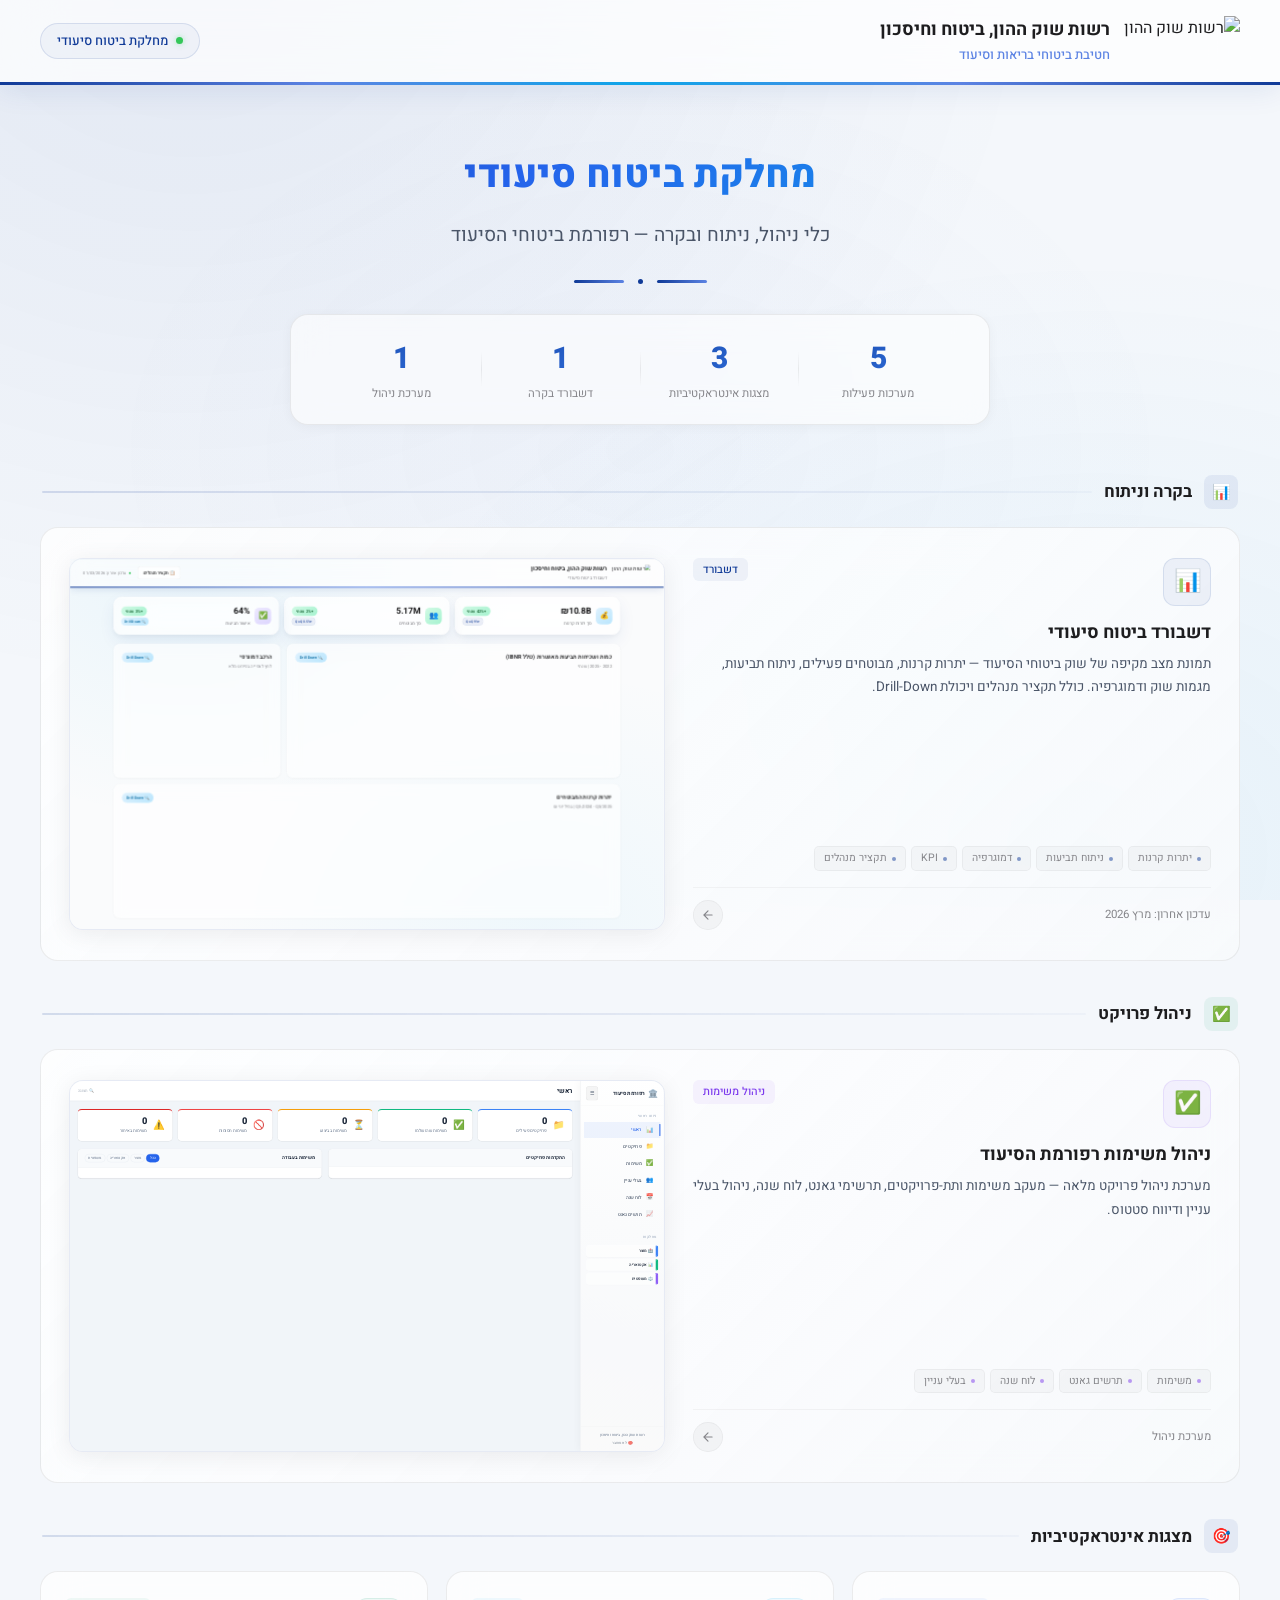
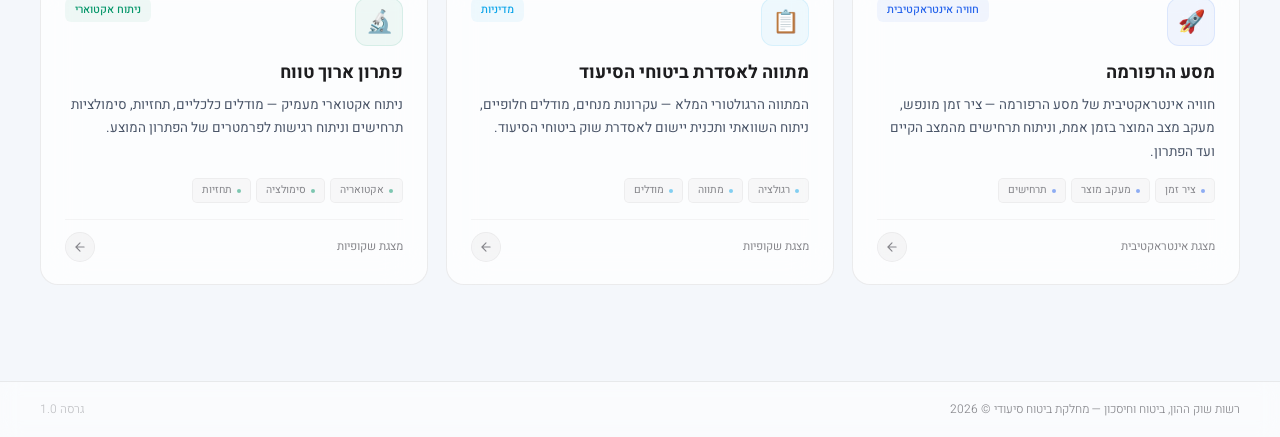
==== index.html @ f62c1f75 "Add files via upload" ====
<!DOCTYPE html>
<html lang="he" dir="rtl">
<head>
    <meta charset="UTF-8">
    <meta name="viewport" content="width=device-width, initial-scale=1.0">
    <title>מחלקת ביטוח סיעודי | רשות שוק ההון, ביטוח וחיסכון</title>
    <link href="https://fonts.googleapis.com/css2?family=Heebo:wght@300;400;500;600;700;800;900&display=swap" rel="stylesheet">
    <style>
        /* ===== VARIABLES ===== */
        :root {
            --primary: #103A97;
            --primary-light: #5C83E3;
            --primary-bright: #3b82f6;
            --cyan: #0ea5e9;
            --teal: #36CEC4;
            --success: #34C759;
            --warning: #FF9F0A;
            --purple: #7c3aed;
            --emerald: #059669;

            --bg-body: #F4F7FB;
            --bg-card: rgba(255, 255, 255, 0.75);

            --text-primary: #1D1D1F;
            --text-secondary: #4A5568;
            --text-muted: #86868B;

            --border: rgba(0, 0, 0, 0.07);
            --border-light: rgba(0, 0, 0, 0.04);

            --shadow-sm: 0 2px 12px rgba(0, 0, 0, 0.04);
            --shadow-md: 0 4px 24px rgba(0, 0, 0, 0.07);
            --shadow-lg: 0 12px 40px rgba(0, 0, 0, 0.1);
            --shadow-glow: 0 8px 30px rgba(16,58,151,0.12);

            --radius-sm: 10px;
            --radius-md: 14px;
            --radius-lg: 18px;
            --radius-xl: 24px;
        }

        /* ===== RESET ===== */
        *, *::before, *::after { margin: 0; padding: 0; box-sizing: border-box; }

        /* ===== SCROLLBAR ===== */
        ::-webkit-scrollbar { width: 6px; }
        ::-webkit-scrollbar-track { background: transparent; }
        ::-webkit-scrollbar-thumb { background: #c1c9d6; border-radius: 3px; }
        html { scrollbar-width: thin; scrollbar-color: #c1c9d6 transparent; scroll-behavior: smooth; }

        body {
            font-family: 'Heebo', sans-serif;
            background: var(--bg-body);
            color: var(--text-primary);
            min-height: 100vh;
            line-height: 1.6;
            overflow-x: hidden;
        }

        /* ===== BACKGROUND EFFECTS ===== */
        .bg-effects {
            position: fixed;
            inset: 0;
            pointer-events: none;
            z-index: 0;
            background:
                radial-gradient(ellipse at 15% -5%, rgba(16,58,151,0.08) 0%, transparent 55%),
                radial-gradient(ellipse at 85% 95%, rgba(14,165,233,0.06) 0%, transparent 50%),
                radial-gradient(ellipse at 50% 50%, rgba(92,131,227,0.03) 0%, transparent 60%);
            background-attachment: fixed;
        }


        /* ===== HEADER ===== */
        .main-header {
            background: rgba(255, 255, 255, 0.72);
            backdrop-filter: blur(30px);
            -webkit-backdrop-filter: blur(30px);
            padding: 16px 40px;
            display: flex;
            justify-content: space-between;
            align-items: center;
            position: sticky;
            top: 0;
            z-index: 50;
            border-bottom: 3px solid transparent;
            border-image: linear-gradient(90deg, #103A97, #5C83E3, #0ea5e9, #5C83E3, #103A97) 1;
            box-shadow: 0 4px 30px rgba(16, 58, 151, 0.1);
        }

        .logo {
            display: flex;
            align-items: center;
            gap: 14px;
        }

        .logo-img {
            height: 50px;
            width: auto;
            object-fit: contain;
        }

        .logo-text { display: flex; flex-direction: column; }

        .logo-title {
            color: var(--text-primary);
            font-size: 18px;
            font-weight: 700;
        }

        .logo-subtitle {
            color: var(--primary-light);
            font-size: 13px;
            font-weight: 500;
        }

        .header-left {
            display: flex;
            align-items: center;
            gap: 16px;
        }

        .header-badge {
            padding: 7px 16px;
            border-radius: 20px;
            display: flex;
            align-items: center;
            gap: 8px;
            border: 1px solid rgba(16,58,151,0.12);
            background: rgba(16,58,151,0.04);
            font-size: 13px;
            font-weight: 500;
            color: var(--primary);
            transition: all 0.2s ease;
        }

        .badge-dot {
            width: 7px;
            height: 7px;
            background: var(--success);
            border-radius: 50%;
            animation: pulse 2s ease-in-out infinite;
            box-shadow: 0 0 6px rgba(52,199,89,0.4);
        }

        @keyframes pulse {
            0%, 100% { opacity: 1; box-shadow: 0 0 6px rgba(52,199,89,0.4); }
            50% { opacity: 0.6; box-shadow: 0 0 12px rgba(52,199,89,0.2); }
        }

        /* ===== HERO ===== */
        .hero {
            padding: 60px 40px 30px;
            text-align: center;
            position: relative;
            z-index: 1;
        }

        .hero-logo-wrap {
            position: relative;
            display: inline-block;
            margin-bottom: 28px;
        }

        .hero-logo {
            width: 80px;
            height: auto;
            display: block;
            opacity: 0;
            animation: logoIn 1.2s ease-out forwards;
        }

        .hero-logo-glow {
            display: none;
        }

        @keyframes logoIn {
            0% { opacity: 0; transform: translateY(20px) scale(0.9); }
            60% { opacity: 0.9; transform: translateY(-4px) scale(1.02); }
            100% { opacity: 0.85; transform: translateY(0) scale(1); }
        }

        @keyframes glowIn {
            to { opacity: 1; }
        }

        .hero-title {
            font-size: clamp(1.8rem, 3vw, 2.4rem);
            font-weight: 800;
            background: linear-gradient(135deg, #103A97 0%, #2563eb 40%, #0ea5e9 100%);
            -webkit-background-clip: text;
            -webkit-text-fill-color: transparent;
            background-clip: text;
            margin-bottom: 14px;
            opacity: 0;
            animation: slideUp 0.8s ease 0.3s forwards;
            position: relative;
            z-index: 1;
        }

        .hero-subtitle {
            font-size: clamp(1rem, 1.5vw, 1.2rem);
            color: var(--text-secondary);
            font-weight: 400;
            max-width: 500px;
            margin: 0 auto 28px;
            opacity: 0;
            animation: slideUp 0.8s ease 0.5s forwards;
            position: relative;
            z-index: 1;
        }

        @keyframes slideUp {
            from { opacity: 0; transform: translateY(18px); }
            to { opacity: 1; transform: translateY(0); }
        }

        .hero-divider {
            display: flex;
            align-items: center;
            justify-content: center;
            gap: 14px;
            opacity: 0;
            animation: slideUp 0.6s ease 0.7s forwards;
            position: relative;
            z-index: 1;
        }

        .hero-divider span {
            width: 50px;
            height: 2.5px;
            border-radius: 2px;
            background: linear-gradient(90deg, var(--primary), var(--primary-light));
        }

        .hero-divider .dot {
            width: 5px; height: 5px;
            border-radius: 50%;
            background: var(--primary);
        }

        /* ===== STATS BAR ===== */
        .stats-bar {
            max-width: 700px;
            margin: 0 auto 10px;
            padding: 20px 32px;
            display: flex;
            justify-content: space-between;
            align-items: center;
            background: rgba(255,255,255,0.6);
            backdrop-filter: blur(16px);
            border-radius: var(--radius-lg);
            border: 1px solid var(--border);
            box-shadow: var(--shadow-sm);
            opacity: 0;
            animation: slideUp 0.7s ease 0.9s forwards;
            position: relative;
            z-index: 1;
        }

        .stat-item { text-align: center; flex: 1; }

        .stat-value {
            font-size: 30px;
            font-weight: 800;
            background: linear-gradient(135deg, var(--primary), var(--primary-bright));
            -webkit-background-clip: text;
            -webkit-text-fill-color: transparent;
            background-clip: text;
        }

        .stat-label {
            font-size: 11.5px;
            color: var(--text-muted);
            font-weight: 400;
            margin-top: 2px;
        }

        .stat-sep {
            width: 1px;
            height: 36px;
            background: linear-gradient(180deg, transparent, var(--border), transparent);
        }

        /* ===== SECTION HEADERS ===== */
        .section-header {
            display: flex;
            align-items: center;
            gap: 12px;
            margin-bottom: 18px;
            padding: 0 2px;
        }

        .section-icon {
            width: 34px; height: 34px;
            border-radius: 8px;
            display: flex;
            align-items: center;
            justify-content: center;
            font-size: 15px;
        }

        .section-icon.blue { background: rgba(16,58,151,0.07); }
        .section-icon.green { background: rgba(5,150,105,0.07); }

        .section-title {
            font-size: 17px;
            font-weight: 700;
            color: var(--text-primary);
        }

        .section-line {
            flex: 1;
            height: 2px;
            background: linear-gradient(90deg, rgba(16,58,151,0.15), rgba(16,58,151,0.03));
            border-radius: 1px;
        }

        /* ===== MAIN CONTENT ===== */
        .main-content {
            padding: 40px 40px 60px;
            max-width: 1350px;
            margin: 0 auto;
            position: relative;
            z-index: 1;
        }

        .cards-section { margin-bottom: 36px; }

        .cards-grid-3 {
            display: grid;
            grid-template-columns: repeat(3, 1fr);
            gap: 18px;
        }

        .cards-grid-2 {
            display: grid;
            grid-template-columns: repeat(2, 1fr);
            gap: 18px;
        }

        /* ===== CARD ===== */
        .card {
            position: relative;
            background: var(--bg-card);
            backdrop-filter: blur(20px);
            border: 1px solid var(--border);
            border-radius: var(--radius-lg);
            padding: 26px 24px 22px;
            text-decoration: none;
            color: inherit;
            display: flex;
            flex-direction: column;
            transition: all 0.35s cubic-bezier(0.25, 0.46, 0.45, 0.94);
            cursor: pointer;
            overflow: hidden;
        }

        /* Gradient top border on hover */
        .card::before {
            content: '';
            position: absolute;
            top: 0; right: 0; left: 0;
            height: 3px;
            background: linear-gradient(90deg, var(--card-c1, var(--primary)), var(--card-c2, var(--primary-light)));
            transform: scaleX(0);
            transform-origin: right;
            transition: transform 0.4s cubic-bezier(0.25, 0.46, 0.45, 0.94);
        }

        .card::after { display: none; }

        .card:hover {
            transform: translateY(-5px);
            box-shadow: var(--shadow-lg), 0 0 0 1px rgba(16,58,151,0.06);
            border-color: rgba(16,58,151,0.1);
            background: rgba(255, 255, 255, 0.88);
        }

        .card:hover::before { transform: scaleX(1); }
        .card:hover::after { opacity: 1; }

        /* Card inner */
        .card-head {
            display: flex;
            align-items: flex-start;
            justify-content: space-between;
            margin-bottom: 14px;
        }

        .card-icon {
            width: 48px; height: 48px;
            border-radius: 12px;
            display: flex;
            align-items: center;
            justify-content: center;
            font-size: 22px;
            background: var(--card-icon-bg, rgba(16,58,151,0.05));
            border: 1px solid var(--card-icon-border, rgba(16,58,151,0.08));
            transition: all 0.35s ease;
            position: relative;
            z-index: 1;
        }

        .card:hover .card-icon {
            transform: scale(1.08) rotate(-2deg);
            box-shadow: 0 6px 16px var(--card-glow, rgba(16,58,151,0.15));
        }

        .card-badge {
            padding: 3px 10px;
            border-radius: 6px;
            font-size: 11px;
            font-weight: 500;
            background: var(--badge-bg, rgba(16,58,151,0.05));
            color: var(--badge-color, var(--primary));
            position: relative;
            z-index: 1;
        }

        .card-title {
            font-size: 18px;
            font-weight: 700;
            color: var(--text-primary);
            margin-bottom: 8px;
            line-height: 1.4;
            position: relative;
            z-index: 1;
        }

        .card-desc {
            font-size: 13.5px;
            color: var(--text-secondary);
            line-height: 1.75;
            flex: 1;
            margin-bottom: 14px;
            position: relative;
            z-index: 1;
        }

        .card-features {
            display: flex;
            flex-wrap: wrap;
            gap: 5px;
            margin-bottom: 16px;
            position: relative;
            z-index: 1;
        }

        .ftag {
            display: inline-flex;
            align-items: center;
            gap: 5px;
            padding: 3px 9px;
            border-radius: 5px;
            font-size: 10.5px;
            font-weight: 400;
            background: rgba(0,0,0,0.025);
            color: var(--text-muted);
            border: 1px solid rgba(0,0,0,0.04);
        }

        .ftag::before {
            content: '';
            width: 4px; height: 4px;
            border-radius: 50%;
            background: var(--card-c1, var(--primary));
            opacity: 0.5;
        }

        .card-foot {
            display: flex;
            align-items: center;
            justify-content: space-between;
            padding-top: 12px;
            border-top: 1px solid var(--border-light);
            position: relative;
            z-index: 1;
        }

        .card-foot-label {
            font-size: 11.5px;
            color: var(--text-muted);
        }

        .card-go {
            width: 30px; height: 30px;
            border-radius: 50%;
            display: flex;
            align-items: center;
            justify-content: center;
            background: rgba(0,0,0,0.03);
            border: 1px solid var(--border-light);
            transition: all 0.3s ease;
            color: var(--text-muted);
        }

        .card-go svg {
            width: 14px; height: 14px;
            transition: transform 0.3s ease;
        }

        .card:hover .card-go {
            background: var(--card-c1, var(--primary));
            border-color: var(--card-c1, var(--primary));
            color: #fff;
            box-shadow: 0 4px 12px var(--card-glow, rgba(16,58,151,0.25));
        }

        .card:hover .card-go svg { transform: translateX(-3px); }

        /* ===== COLOR THEMES ===== */
        .card--dashboard {
            --card-c1: #103A97; --card-c2: #5C83E3;
            --card-glow: rgba(16,58,151,0.1);
            --card-icon-bg: rgba(16,58,151,0.06);
            --card-icon-border: rgba(16,58,151,0.1);
            --badge-bg: rgba(16,58,151,0.06); --badge-color: #103A97;
        }

        .card--reform {
            --card-c1: #2563eb; --card-c2: #0ea5e9;
            --card-glow: rgba(37,99,235,0.1);
            --card-icon-bg: rgba(37,99,235,0.06);
            --card-icon-border: rgba(37,99,235,0.1);
            --badge-bg: rgba(37,99,235,0.06); --badge-color: #2563eb;
        }

        .card--regulation {
            --card-c1: #0ea5e9; --card-c2: #36CEC4;
            --card-glow: rgba(14,165,233,0.1);
            --card-icon-bg: rgba(14,165,233,0.06);
            --card-icon-border: rgba(14,165,233,0.1);
            --badge-bg: rgba(14,165,233,0.06); --badge-color: #0ea5e9;
        }

        .card--actuary {
            --card-c1: #059669; --card-c2: #34d399;
            --card-glow: rgba(5,150,105,0.1);
            --card-icon-bg: rgba(5,150,105,0.06);
            --card-icon-border: rgba(5,150,105,0.1);
            --badge-bg: rgba(5,150,105,0.06); --badge-color: #059669;
        }

        .card--tasks {
            --card-c1: #7c3aed; --card-c2: #a78bfa;
            --card-glow: rgba(124,58,237,0.1);
            --card-icon-bg: rgba(124,58,237,0.06);
            --card-icon-border: rgba(124,58,237,0.1);
            --badge-bg: rgba(124,58,237,0.06); --badge-color: #7c3aed;
        }

        /* ===== FEATURED CARD ===== */
        .card--featured {
            grid-column: 1 / -1;
            display: grid;
            grid-template-columns: 1fr 1.15fr;
            gap: 28px;
            padding: 30px 28px;
            background: linear-gradient(135deg, rgba(255,255,255,0.8), rgba(248,250,252,0.9));
        }

        .card--featured .card-content {
            display: flex;
            flex-direction: column;
        }

        .card--featured .card-preview {
            display: flex;
            align-items: center;
            justify-content: center;
        }

        .preview-frame {
            width: 100%;
            aspect-ratio: 16/10;
            border-radius: var(--radius-md);
            border: 1px solid rgba(16,58,151,0.08);
            background: #f8fafc;
            position: relative;
            overflow: hidden;
            box-shadow: var(--shadow-md), inset 0 1px 0 rgba(255,255,255,0.8);
            transition: all 0.4s ease;
        }

        .card:hover .preview-frame {
            box-shadow: var(--shadow-lg);
            transform: scale(1.01);
        }

        .preview-iframe {
            width: 300%;
            height: 300%;
            border: none;
            transform: scale(0.3333);
            transform-origin: top right;
            pointer-events: none;
        }

        /* ===== GANTT MOCKUP ===== */
        .gantt-mock {
            display: flex;
            flex-direction: column;
        }

        .gantt-mock-header {
            display: flex;
            gap: 2px;
            padding: 6px 8px 0;
            background: rgba(124,58,237,0.04);
            border-bottom: 1px solid rgba(124,58,237,0.08);
        }

        .gm-tab {
            padding: 5px 12px;
            font-size: 8px;
            font-weight: 500;
            color: var(--text-muted);
            border-radius: 5px 5px 0 0;
            background: transparent;
        }

        .gm-tab.active {
            background: #fff;
            color: var(--purple);
            border: 1px solid rgba(124,58,237,0.1);
            border-bottom: 1px solid #fff;
            margin-bottom: -1px;
        }

        .gantt-mock-body {
            flex: 1;
            display: grid;
            grid-template-columns: 80px 1fr;
            padding: 8px;
            gap: 0;
        }

        .gm-labels {
            display: flex;
            flex-direction: column;
            justify-content: space-around;
            padding-left: 6px;
            border-left: 1px solid rgba(0,0,0,0.06);
        }

        .gm-label {
            font-size: 6.5px;
            color: var(--text-secondary);
            font-weight: 500;
            white-space: nowrap;
            text-align: left;
        }

        .gm-chart {
            position: relative;
            display: flex;
            flex-direction: column;
            justify-content: space-around;
            padding: 4px 0;
        }

        .gm-grid-lines {
            position: absolute;
            inset: 0;
            display: flex;
            justify-content: space-evenly;
        }

        .gm-grid-line {
            width: 1px;
            height: 100%;
            background: rgba(0,0,0,0.04);
        }

        .gm-bar {
            height: 8px;
            border-radius: 3px;
            margin-right: var(--start);
            width: var(--width);
            background: var(--color);
            opacity: 0;
            animation: ganttBarIn 0.5s ease forwards;
            position: relative;
            z-index: 1;
        }

        .gm-bar-1 { animation-delay: 1.0s; }
        .gm-bar-2 { animation-delay: 1.15s; }
        .gm-bar-3 { animation-delay: 1.3s; }
        .gm-bar-4 { animation-delay: 1.45s; }
        .gm-bar-5 { animation-delay: 1.6s; }
        .gm-bar-6 { animation-delay: 1.75s; }

        @keyframes ganttBarIn {
            from { opacity: 0; width: 0; }
            to { opacity: 1; width: var(--width); }
        }

        /* ===== PLACEHOLDER CARD ===== */
        .card--placeholder {
            border-style: dashed;
            border-color: rgba(0,0,0,0.1);
            cursor: default;
            background: rgba(255,255,255,0.4);
        }

        .card--placeholder:hover {
            transform: none;
            box-shadow: none;
            border-color: rgba(0,0,0,0.1);
            background: rgba(255,255,255,0.4);
        }

        .card--placeholder::before,
        .card--placeholder::after { display: none; }

        .card--placeholder .card-icon { opacity: 0.35; }
        .card--placeholder .card-title { color: var(--text-muted); font-weight: 500; }
        .card--placeholder .card-desc { color: #b0b0b0; }

        /* ===== FOOTER ===== */
        .portal-footer {
            padding: 18px 40px;
            border-top: 1px solid var(--border);
            display: flex;
            align-items: center;
            justify-content: space-between;
            background: rgba(255,255,255,0.5);
            backdrop-filter: blur(10px);
            position: relative;
            z-index: 1;
        }

        .footer-text {
            font-size: 12px;
            color: var(--text-muted);
            font-weight: 300;
        }

        /* ===== ENTRANCE ANIMATIONS ===== */
        .anim {
            opacity: 0;
            transform: translateY(22px);
            animation: cardIn 0.65s cubic-bezier(0.25, 0.46, 0.45, 0.94) forwards;
        }

        @keyframes cardIn {
            to { opacity: 1; transform: translateY(0); }
        }

        .d1 { animation-delay: 0.1s; }
        .d2 { animation-delay: 0.15s; }
        .d3 { animation-delay: 0.25s; }
        .d4 { animation-delay: 0.35s; }
        .d5 { animation-delay: 0.45s; }
        .d6 { animation-delay: 0.55s; }
        .d7 { animation-delay: 0.65s; }

        /* ===== RESPONSIVE ===== */
        @media (max-width: 1100px) {
            .cards-grid-3 { grid-template-columns: 1fr 1fr; }
            .card--featured { grid-template-columns: 1fr; }
            .card--featured .card-preview { display: none; }
        }

        @media (max-width: 768px) {
            .main-header { padding: 12px 20px; }
            .hero { padding: 40px 20px 20px; }
            .main-content { padding: 24px 16px 40px; }
            .cards-grid-3, .cards-grid-2 { grid-template-columns: 1fr; }
            .card--featured { grid-template-columns: 1fr; }
            .stats-bar { flex-direction: column; gap: 12px; padding: 16px 20px; }
            .stat-sep { width: 60px; height: 1px; }
            .portal-footer { flex-direction: column; gap: 8px; padding: 16px 20px; }
            .header-left { display: none; }
        }
    </style>
</head>
<body>
    <div class="bg-effects"></div>

    <!-- Header -->
    <header class="main-header">
        <div class="logo">
            <img src="https://www.gov.il/BlobFolder/office/capital_market_authority/he/logo.png" alt="רשות שוק ההון" class="logo-img">
            <div class="logo-text">
                <span class="logo-title">רשות שוק ההון, ביטוח וחיסכון</span>
                <span class="logo-subtitle">חטיבת ביטוחי בריאות וסיעוד</span>
            </div>
        </div>
        <div class="header-left">
            <div class="header-badge">
                <span class="badge-dot"></span>
                מחלקת ביטוח סיעודי
            </div>
        </div>
    </header>

    <!-- Hero -->
    <section class="hero">
        <h1 class="hero-title">מחלקת ביטוח סיעודי</h1>
        <p class="hero-subtitle">כלי ניהול, ניתוח ובקרה — רפורמת ביטוחי הסיעוד</p>
        <div class="hero-divider">
            <span></span>
            <div class="dot"></div>
            <span></span>
        </div>
    </section>

    <!-- Stats -->
    <div class="stats-bar">
        <div class="stat-item">
            <div class="stat-value">5</div>
            <div class="stat-label">מערכות פעילות</div>
        </div>
        <div class="stat-sep"></div>
        <div class="stat-item">
            <div class="stat-value">3</div>
            <div class="stat-label">מצגות אינטראקטיביות</div>
        </div>
        <div class="stat-sep"></div>
        <div class="stat-item">
            <div class="stat-value">1</div>
            <div class="stat-label">דשבורד בקרה</div>
        </div>
        <div class="stat-sep"></div>
        <div class="stat-item">
            <div class="stat-value">1</div>
            <div class="stat-label">מערכת ניהול</div>
        </div>
    </div>

    <!-- Main -->
    <main class="main-content">

        <!-- Section 1: Dashboard -->
        <div class="cards-section">
            <div class="section-header anim d1">
                <div class="section-icon blue">📊</div>
                <h2 class="section-title">בקרה וניתוח</h2>
                <div class="section-line"></div>
            </div>

            <div class="cards-grid-3">
                <a href="dashboard-siud-main/index.html" class="card card--dashboard card--featured anim d2">
                    <div class="card-content">
                        <div class="card-head">
                            <div class="card-icon">📊</div>
                            <span class="card-badge">דשבורד</span>
                        </div>
                        <h3 class="card-title">דשבורד ביטוח סיעודי</h3>
                        <p class="card-desc">
                            תמונת מצב מקיפה של שוק ביטוחי הסיעוד — יתרות קרנות, מבוטחים פעילים, ניתוח תביעות, מגמות שוק ודמוגרפיה. כולל תקציר מנהלים ויכולת Drill-Down.
                        </p>
                        <div class="card-features">
                            <span class="ftag">יתרות קרנות</span>
                            <span class="ftag">ניתוח תביעות</span>
                            <span class="ftag">דמוגרפיה</span>
                            <span class="ftag">KPI</span>
                            <span class="ftag">תקציר מנהלים</span>
                        </div>
                        <div class="card-foot">
                            <span class="card-foot-label">עדכון אחרון: מרץ 2026</span>
                            <div class="card-go">
                                <svg viewBox="0 0 24 24" fill="none" stroke="currentColor" stroke-width="2" stroke-linecap="round"><path d="M19 12H5M12 5l-7 7 7 7"/></svg>
                            </div>
                        </div>
                    </div>
                    <div class="card-preview">
                        <div class="preview-frame">
                            <iframe class="preview-iframe" src="dashboard-siud-main/index.html" loading="lazy" tabindex="-1" aria-hidden="true"></iframe>
                        </div>
                    </div>
                </a>
            </div>
        </div>

        <!-- Section 2: Project Management -->
        <div class="cards-section">
            <div class="section-header anim d3">
                <div class="section-icon green">✅</div>
                <h2 class="section-title">ניהול פרויקט</h2>
                <div class="section-line"></div>
            </div>

            <div class="cards-grid-3">
                <a href="ltc-reform-tasks-main/index.html" class="card card--tasks card--featured anim d4">
                    <div class="card-content">
                        <div class="card-head">
                            <div class="card-icon">✅</div>
                            <span class="card-badge">ניהול משימות</span>
                        </div>
                        <h3 class="card-title">ניהול משימות רפורמת הסיעוד</h3>
                        <p class="card-desc">
                            מערכת ניהול פרויקט מלאה — מעקב משימות ותת-פרויקטים, תרשימי גאנט, לוח שנה, ניהול בעלי עניין ודיווח סטטוס.
                        </p>
                        <div class="card-features">
                            <span class="ftag">משימות</span>
                            <span class="ftag">תרשים גאנט</span>
                            <span class="ftag">לוח שנה</span>
                            <span class="ftag">בעלי עניין</span>
                        </div>
                        <div class="card-foot">
                            <span class="card-foot-label">מערכת ניהול</span>
                            <div class="card-go">
                                <svg viewBox="0 0 24 24" fill="none" stroke="currentColor" stroke-width="2" stroke-linecap="round"><path d="M19 12H5M12 5l-7 7 7 7"/></svg>
                            </div>
                        </div>
                    </div>
                    <div class="card-preview">
                        <div class="preview-frame">
                            <iframe class="preview-iframe" src="ltc-reform-tasks-main/index.html" loading="lazy" tabindex="-1" aria-hidden="true"></iframe>
                        </div>
                    </div>
                </a>
            </div>
        </div>

        <!-- Section 3: Presentations -->
        <div class="cards-section">
            <div class="section-header anim d5">
                <div class="section-icon blue">🎯</div>
                <h2 class="section-title">מצגות אינטראקטיביות</h2>
                <div class="section-line"></div>
            </div>

            <div class="cards-grid-3">
                <a href="newproduct-main/index.html" class="card card--reform anim d6">
                    <div class="card-head">
                        <div class="card-icon">🚀</div>
                        <span class="card-badge">חוויה אינטראקטיבית</span>
                    </div>
                    <h3 class="card-title">מסע הרפורמה</h3>
                    <p class="card-desc">
                        חוויה אינטראקטיבית של מסע הרפורמה — ציר זמן מונפש, מעקב מצב המוצר בזמן אמת, וניתוח תרחישים מהמצב הקיים ועד הפתרון.
                    </p>
                    <div class="card-features">
                        <span class="ftag">ציר זמן</span>
                        <span class="ftag">מעקב מוצר</span>
                        <span class="ftag">תרחישים</span>
                    </div>
                    <div class="card-foot">
                        <span class="card-foot-label">מצגת אינטראקטיבית</span>
                        <div class="card-go">
                            <svg viewBox="0 0 24 24" fill="none" stroke="currentColor" stroke-width="2" stroke-linecap="round"><path d="M19 12H5M12 5l-7 7 7 7"/></svg>
                        </div>
                    </div>
                </a>

                <a href="siud-main/index.html" class="card card--regulation anim d6">
                    <div class="card-head">
                        <div class="card-icon">📋</div>
                        <span class="card-badge">מדיניות</span>
                    </div>
                    <h3 class="card-title">מתווה לאסדרת ביטוחי הסיעוד</h3>
                    <p class="card-desc">
                        המתווה הרגולטורי המלא — עקרונות מנחים, מודלים חלופיים, ניתוח השוואתי ותכנית יישום לאסדרת שוק ביטוחי הסיעוד.
                    </p>
                    <div class="card-features">
                        <span class="ftag">רגולציה</span>
                        <span class="ftag">מתווה</span>
                        <span class="ftag">מודלים</span>
                    </div>
                    <div class="card-foot">
                        <span class="card-foot-label">מצגת שקופיות</span>
                        <div class="card-go">
                            <svg viewBox="0 0 24 24" fill="none" stroke="currentColor" stroke-width="2" stroke-linecap="round"><path d="M19 12H5M12 5l-7 7 7 7"/></svg>
                        </div>
                    </div>
                </a>

                <a href="actuary-main/index.html" class="card card--actuary anim d7">
                    <div class="card-head">
                        <div class="card-icon">🔬</div>
                        <span class="card-badge">ניתוח אקטוארי</span>
                    </div>
                    <h3 class="card-title">פתרון ארוך טווח</h3>
                    <p class="card-desc">
                        ניתוח אקטוארי מעמיק — מודלים כלכליים, תחזיות, סימולציות תרחישים וניתוח רגישות לפרמטרים של הפתרון המוצע.
                    </p>
                    <div class="card-features">
                        <span class="ftag">אקטואריה</span>
                        <span class="ftag">סימולציה</span>
                        <span class="ftag">תחזיות</span>
                    </div>
                    <div class="card-foot">
                        <span class="card-foot-label">מצגת שקופיות</span>
                        <div class="card-go">
                            <svg viewBox="0 0 24 24" fill="none" stroke="currentColor" stroke-width="2" stroke-linecap="round"><path d="M19 12H5M12 5l-7 7 7 7"/></svg>
                        </div>
                    </div>
                </a>
            </div>
        </div>

    </main>

    <!-- Footer -->
    <footer class="portal-footer">
        <span class="footer-text">רשות שוק ההון, ביטוח וחיסכון — מחלקת ביטוח סיעודי &copy; 2026</span>
        <span class="footer-text" style="opacity:0.5;">גרסה 1.0</span>
    </footer>

    <script>
        /* Spotlight effect following mouse on cards */
        document.querySelectorAll('.card:not(.card--placeholder)').forEach(card => {
            card.addEventListener('mousemove', e => {
                const r = card.getBoundingClientRect();
                card.style.setProperty('--x', (e.clientX - r.left) + 'px');
                card.style.setProperty('--y', (e.clientY - r.top) + 'px');
            });
        });
    </script>
</body>
</html>
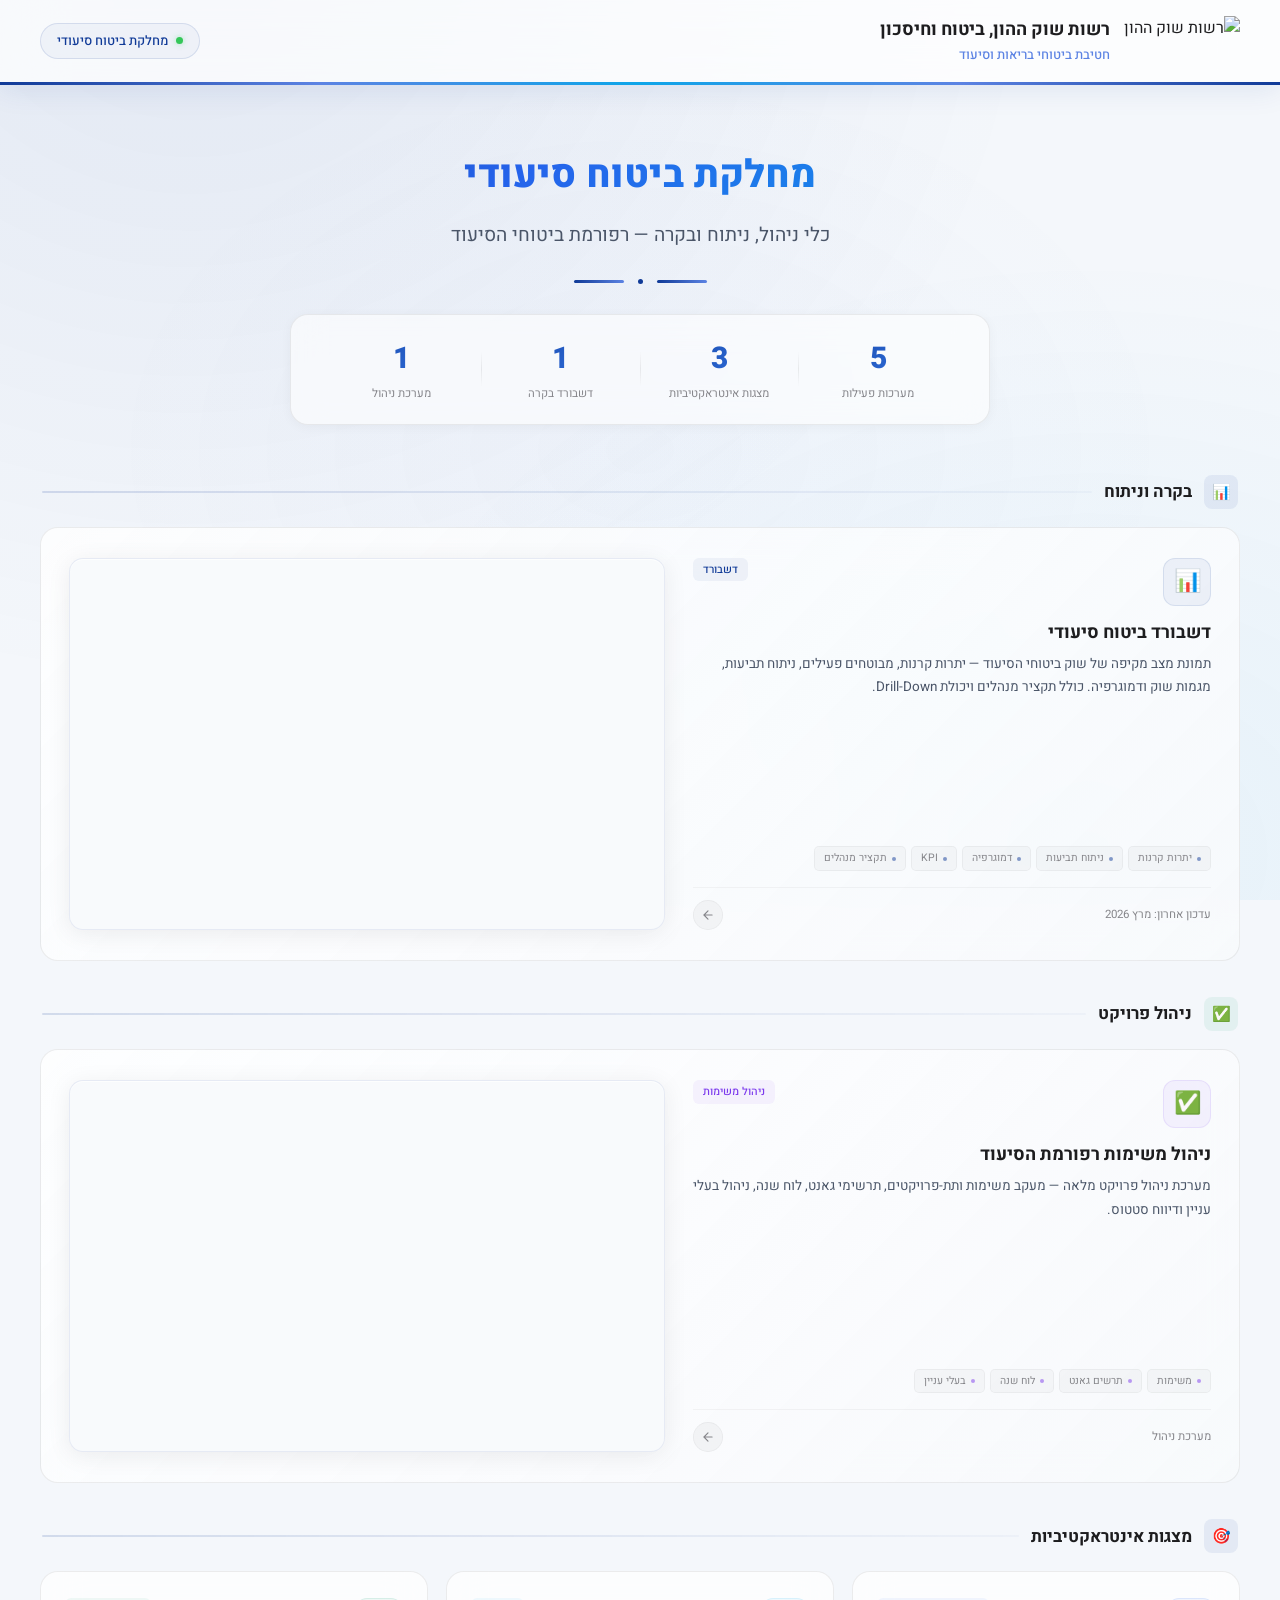
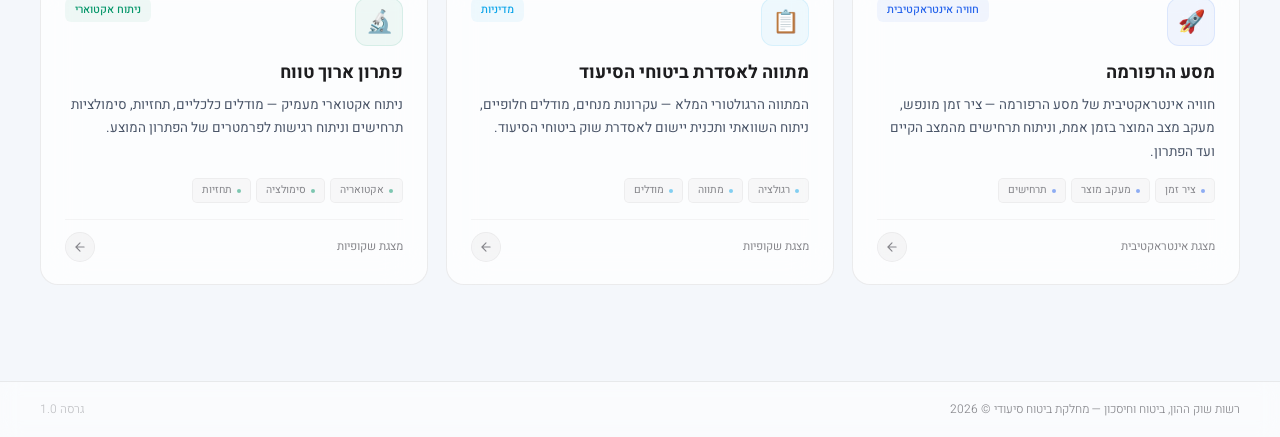
==== commit 7875c684: "Add files via upload" ====
--- a/index.html
+++ b/index.html
@@ -843,7 +843,7 @@
             </div>
 
             <div class="cards-grid-3">
-                <a href="dashboard-siud-main/index.html" class="card card--dashboard card--featured anim d2">
+                <a href="https://avilusky.github.io/dashboard-siud/" target="_blank" class="card card--dashboard card--featured anim d2">
                     <div class="card-content">
                         <div class="card-head">
                             <div class="card-icon">📊</div>
@@ -869,7 +869,7 @@
                     </div>
                     <div class="card-preview">
                         <div class="preview-frame">
-                            <iframe class="preview-iframe" src="dashboard-siud-main/index.html" loading="lazy" tabindex="-1" aria-hidden="true"></iframe>
+                            <iframe class="preview-iframe" src="https://avilusky.github.io/dashboard-siud/" loading="lazy" tabindex="-1" aria-hidden="true"></iframe>
                         </div>
                     </div>
                 </a>
@@ -885,7 +885,7 @@
             </div>
 
             <div class="cards-grid-3">
-                <a href="ltc-reform-tasks-main/index.html" class="card card--tasks card--featured anim d4">
+                <a href="https://avilusky.github.io/ltc-reform-tasks/" target="_blank" class="card card--tasks card--featured anim d4">
                     <div class="card-content">
                         <div class="card-head">
                             <div class="card-icon">✅</div>
@@ -910,7 +910,7 @@
                     </div>
                     <div class="card-preview">
                         <div class="preview-frame">
-                            <iframe class="preview-iframe" src="ltc-reform-tasks-main/index.html" loading="lazy" tabindex="-1" aria-hidden="true"></iframe>
+                            <iframe class="preview-iframe" src="https://avilusky.github.io/ltc-reform-tasks/" loading="lazy" tabindex="-1" aria-hidden="true"></iframe>
                         </div>
                     </div>
                 </a>
@@ -926,7 +926,7 @@
             </div>
 
             <div class="cards-grid-3">
-                <a href="newproduct-main/index.html" class="card card--reform anim d6">
+                <a href="newproduct-main/index.html" target="_blank" class="card card--reform anim d6">
                     <div class="card-head">
                         <div class="card-icon">🚀</div>
                         <span class="card-badge">חוויה אינטראקטיבית</span>
@@ -948,7 +948,7 @@
                     </div>
                 </a>
 
-                <a href="siud-main/index.html" class="card card--regulation anim d6">
+                <a href="siud-main/index.html" target="_blank" class="card card--regulation anim d6">
                     <div class="card-head">
                         <div class="card-icon">📋</div>
                         <span class="card-badge">מדיניות</span>
@@ -970,7 +970,7 @@
                     </div>
                 </a>
 
-                <a href="actuary-main/index.html" class="card card--actuary anim d7">
+                <a href="actuary-main/index.html" target="_blank" class="card card--actuary anim d7">
                     <div class="card-head">
                         <div class="card-icon">🔬</div>
                         <span class="card-badge">ניתוח אקטוארי</span>
